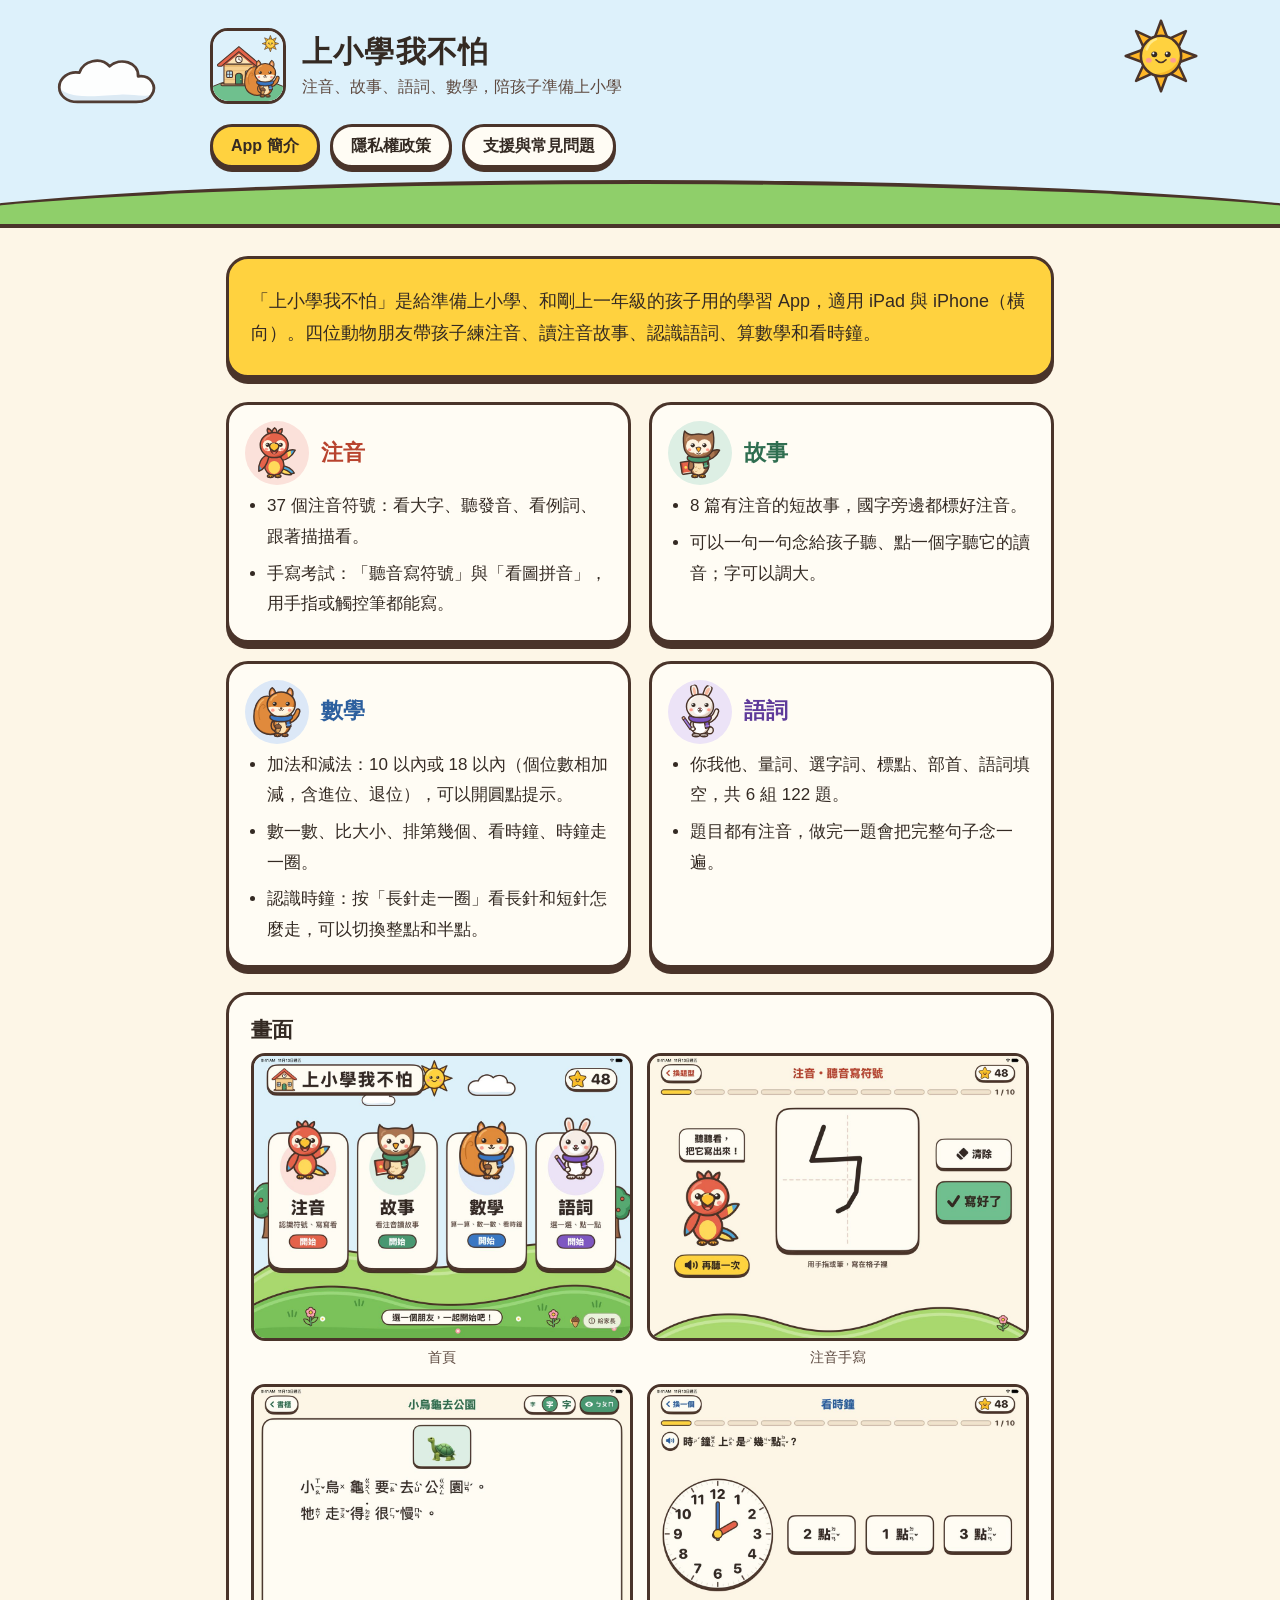
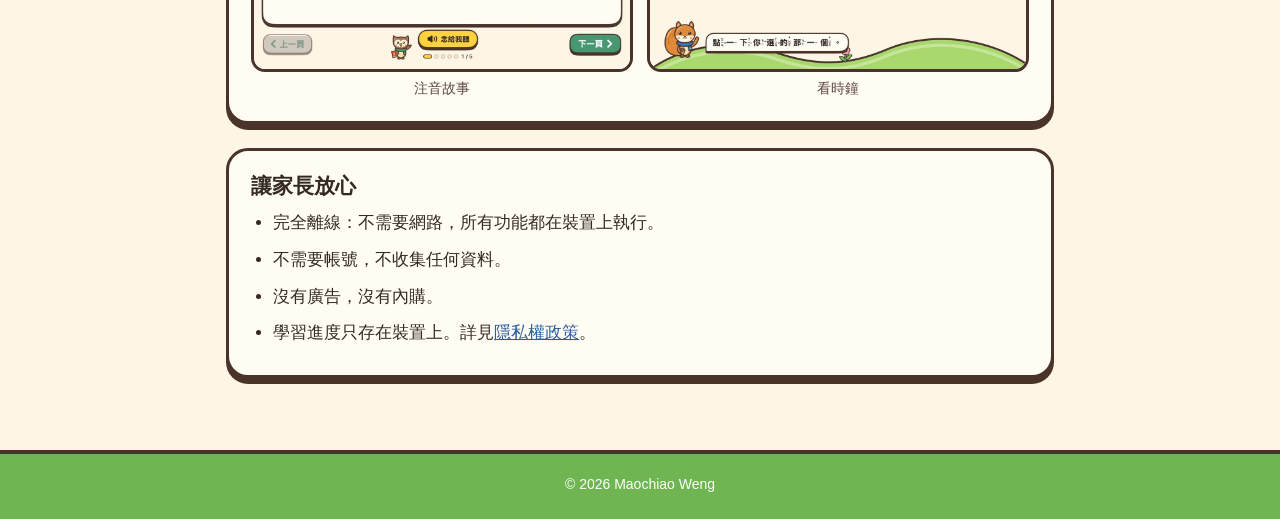
==== index.html @ 8bcc9efc "上小學我不怕：App 簡介、隱私權政策、支援頁 內容來自 App repo 的 site/ 資料夾。  Co-Authored-By: Claude Fable 5.2 <noreply@anthro" ====
<!doctype html>
<html lang="zh-Hant">
<head>
<meta charset="utf-8">
<meta name="viewport" content="width=device-width, initial-scale=1">
<title>上小學我不怕</title>
<meta name="description" content="給準備上小學與一年級孩子的學習 App：注音、注音故事、語詞、數學。完全離線、不收集任何資料、沒有廣告與內購。">
<link rel="icon" href="img/app-icon.svg" type="image/svg+xml">
<link rel="stylesheet" href="style.css">
</head>
<body>
<header class="hero">
  <img class="cloud" src="img/cloud.svg" alt="">
  <img class="sun" src="img/sun-smile.svg" alt="">
  <div class="hero-inner">
    <div class="brand">
      <img src="img/app-icon.svg" alt="上小學我不怕的 App 圖示">
      <div>
        <h1>上小學我不怕</h1>
        <p>注音、故事、語詞、數學，陪孩子準備上小學</p>
      </div>
    </div>
    <nav class="pages" aria-label="頁面">
      <a href="index.html" aria-current="page">App 簡介</a>
      <a href="privacy.html">隱私權政策</a>
      <a href="support.html">支援與常見問題</a>
    </nav>
  </div>
</header>

<main>
  <section class="summary">
    <p>「上小學我不怕」是給準備上小學、和剛上一年級的孩子用的學習 App，適用 iPad 與 iPhone（橫向）。四位動物朋友帶孩子練注音、讀注音故事、認識語詞、算數學和看時鐘。</p>
  </section>

  <div class="modules">
    <section class="module zhuyin">
      <div class="head"><img src="img/parrot-wave.svg" alt=""><h2>注音</h2></div>
      <ul>
        <li>37 個注音符號：看大字、聽發音、看例詞、跟著描描看。</li>
        <li>手寫考試：「聽音寫符號」與「看圖拼音」，用手指或觸控筆都能寫。</li>
      </ul>
    </section>
    <section class="module story">
      <div class="head"><img src="img/owl-wave.svg" alt=""><h2>故事</h2></div>
      <ul>
        <li>8 篇有注音的短故事，國字旁邊都標好注音。</li>
        <li>可以一句一句念給孩子聽、點一個字聽它的讀音；字可以調大。</li>
      </ul>
    </section>
    <section class="module math">
      <div class="head"><img src="img/squirrel-wave.svg" alt=""><h2>數學</h2></div>
      <ul>
        <li>加法和減法：10 以內或 18 以內（個位數相加減，含進位、退位），可以開圓點提示。</li>
        <li>數一數、比大小、排第幾個、看時鐘、時鐘走一圈。</li>
        <li>認識時鐘：按「長針走一圈」看長針和短針怎麼走，可以切換整點和半點。</li>
      </ul>
    </section>
    <section class="module language">
      <div class="head"><img src="img/rabbit-wave.svg" alt=""><h2>語詞</h2></div>
      <ul>
        <li>你我他、量詞、選字詞、標點、部首、語詞填空，共 6 組 122 題。</li>
        <li>題目都有注音，做完一題會把完整句子念一遍。</li>
      </ul>
    </section>
  </div>

  <section>
    <h2>畫面</h2>
    <div class="shots">
      <figure><img src="img/screen-home.jpg" alt="首頁：注音、故事、數學、語詞四張卡片" width="1200" height="900" loading="lazy"><figcaption>首頁</figcaption></figure>
      <figure><img src="img/screen-zhuyin.jpg" alt="注音聽音寫符號：在手寫格寫出ㄅ" width="1200" height="900" loading="lazy"><figcaption>注音手寫</figcaption></figure>
      <figure><img src="img/screen-story.jpg" alt="故事閱讀頁：國字旁有注音" width="1200" height="900" loading="lazy"><figcaption>注音故事</figcaption></figure>
      <figure><img src="img/screen-clock.jpg" alt="看時鐘：時鐘上是幾點" width="1200" height="900" loading="lazy"><figcaption>看時鐘</figcaption></figure>
    </div>
  </section>

  <section>
    <h2>讓家長放心</h2>
    <ul>
      <li>完全離線：不需要網路，所有功能都在裝置上執行。</li>
      <li>不需要帳號，不收集任何資料。</li>
      <li>沒有廣告，沒有內購。</li>
      <li>學習進度只存在裝置上。詳見<a href="privacy.html">隱私權政策</a>。</li>
    </ul>
  </section>
</main>

<footer>© 2026 Maochiao Weng</footer>
</body>
</html>
---- style.css ----
/* 上小學我不怕：簡介、隱私權政策、支援頁共用樣式。
   配色沿用 App 的卡通風（App/Shared/Theme.swift）：天空藍底、暖白紙卡、深咖啡粗外框與實色陰影。
   只用系統字型，不引用任何外部字型、腳本或追蹤碼。 */
:root {
  --sky: #ddf1fb;
  --paper: #fdf6e7;
  --card: #fffcf4;
  --ink: #342a23;
  --ink-soft: #5e4a40;
  --outline: #4a342a;
  --zhuyin: #e5634a;
  --zhuyin-light: #fbe1da;
  --story: #489871;
  --story-light: #ddefe4;
  --math: #3b78c4;
  --math-light: #dce8f7;
  --language: #7e57c2;
  --language-light: #ece3f7;
  --sunny: #ffd23f;
  --grass: #8fcf6a;
  --grass-deep: #6fb551;
}
* { box-sizing: border-box; }
html { background: var(--paper); }
body {
  margin: 0;
  background: var(--paper);
  color: var(--ink);
  font-family: -apple-system, BlinkMacSystemFont, "PingFang TC", "Noto Sans TC", "Microsoft JhengHei", sans-serif;
  font-size: 17px;
  line-height: 1.8;
  -webkit-text-size-adjust: 100%;
}
img { max-width: 100%; height: auto; }

/* 頁首：天空＋山丘 */
.hero {
  position: relative;
  overflow: hidden;
  background: var(--sky);
  border-bottom: 4px solid var(--outline);
  padding: 28px 16px 56px;
}
.hero::after {
  content: "";
  position: absolute; left: -10%; right: -10%; bottom: -60px; height: 100px;
  background: var(--grass);
  border-top: 4px solid var(--outline);
  border-radius: 50% 50% 0 0;
}
.hero .sun { position: absolute; top: 14px; right: 6%; width: 84px; }
.hero .cloud { position: absolute; top: 48px; left: 4%; width: 110px; opacity: .95; }
.hero-inner { position: relative; z-index: 1; max-width: 860px; margin: 0 auto; }
.brand { display: flex; align-items: center; gap: 16px; }
.brand img { width: 76px; height: 76px; border-radius: 18px; border: 3px solid var(--outline); flex: none; background: #fff; }
.brand h1 { margin: 0; font-size: 30px; line-height: 1.25; font-weight: 900; letter-spacing: .04em; }
.brand p { margin: 4px 0 0; color: var(--ink-soft); font-size: 16px; line-height: 1.5; }

/* 導覽：貼紙膠囊 */
nav.pages { display: flex; flex-wrap: wrap; gap: 10px; margin-top: 20px; }
nav.pages a {
  display: inline-block;
  padding: 6px 18px;
  border-radius: 999px;
  background: var(--card);
  color: var(--ink);
  border: 3px solid var(--outline);
  box-shadow: 0 4px 0 var(--outline);
  text-decoration: none;
  font-weight: 700;
  font-size: 16px;
  line-height: 1.6;
}
nav.pages a[aria-current="page"] { background: var(--sunny); }
nav.pages a:active { transform: translateY(3px); box-shadow: 0 1px 0 var(--outline); }

main { max-width: 860px; margin: 0 auto; padding: 28px 16px 48px; }

/* 貼紙卡片 */
section {
  background: var(--card);
  border: 3px solid var(--outline);
  border-radius: 22px;
  box-shadow: 0 6px 0 var(--outline);
  padding: 20px 22px;
  margin: 0 0 24px;
}
h2 { margin: 0 0 8px; font-size: 21px; line-height: 1.4; font-weight: 800; }
h3 { margin: 18px 0 4px; font-size: 17px; line-height: 1.5; font-weight: 800; }
p, li { margin: 6px 0; }
ul { padding-left: 1.3em; margin: 6px 0; }
a { color: #2c5f9e; }
.summary { background: var(--sunny); font-size: 18px; }
.muted { color: var(--ink-soft); font-size: 15px; }
code, .addr { font-family: ui-monospace, SFMono-Regular, Menlo, monospace; font-size: .95em; word-break: break-all; }

/* 四個單元卡 */
.modules { display: grid; grid-template-columns: repeat(2, minmax(0, 1fr)); gap: 18px; margin: 0 0 24px; }
.module { margin: 0; padding: 16px 16px 14px; text-align: left; }
.module .head { display: flex; align-items: center; gap: 12px; margin-bottom: 4px; }
.module .head img { width: 64px; height: 64px; flex: none; border-radius: 50%; padding: 4px; }
.module h2 { margin: 0; font-size: 22px; }
.module.zhuyin .head img { background: var(--zhuyin-light); }
.module.story .head img { background: var(--story-light); }
.module.math .head img { background: var(--math-light); }
.module.language .head img { background: var(--language-light); }
.module.zhuyin h2 { color: #b8432e; }
.module.story h2 { color: #2f6e50; }
.module.math h2 { color: #2c5f9e; }
.module.language h2 { color: #5e3a9a; }

/* 截圖 */
.shots { display: grid; grid-template-columns: repeat(2, minmax(0, 1fr)); gap: 14px; }
.shots figure { margin: 0; }
.shots img { display: block; width: 100%; border: 3px solid var(--outline); border-radius: 14px; background: #fff; }
.shots figcaption { font-size: 14px; color: var(--ink-soft); text-align: center; margin-top: 4px; }

/* 常見問題 */
.faq h3:first-of-type { margin-top: 6px; }

footer {
  background: var(--grass-deep);
  border-top: 4px solid var(--outline);
  color: #fff;
  text-align: center;
  font-size: 14px;
  padding: 18px 16px 22px;
}
footer a { color: #fff; }

@media (max-width: 600px) {
  body { font-size: 16px; }
  .hero { padding: 20px 16px 48px; }
  .hero .sun, .hero .cloud { display: none; }   /* 窄螢幕不放，避免壓到標題 */
  .brand img { width: 60px; height: 60px; border-radius: 14px; }
  .brand h1 { font-size: 24px; }
  .brand p { font-size: 14px; }
  section { padding: 16px 16px; border-radius: 18px; }
  .modules, .shots { grid-template-columns: minmax(0, 1fr); }
}
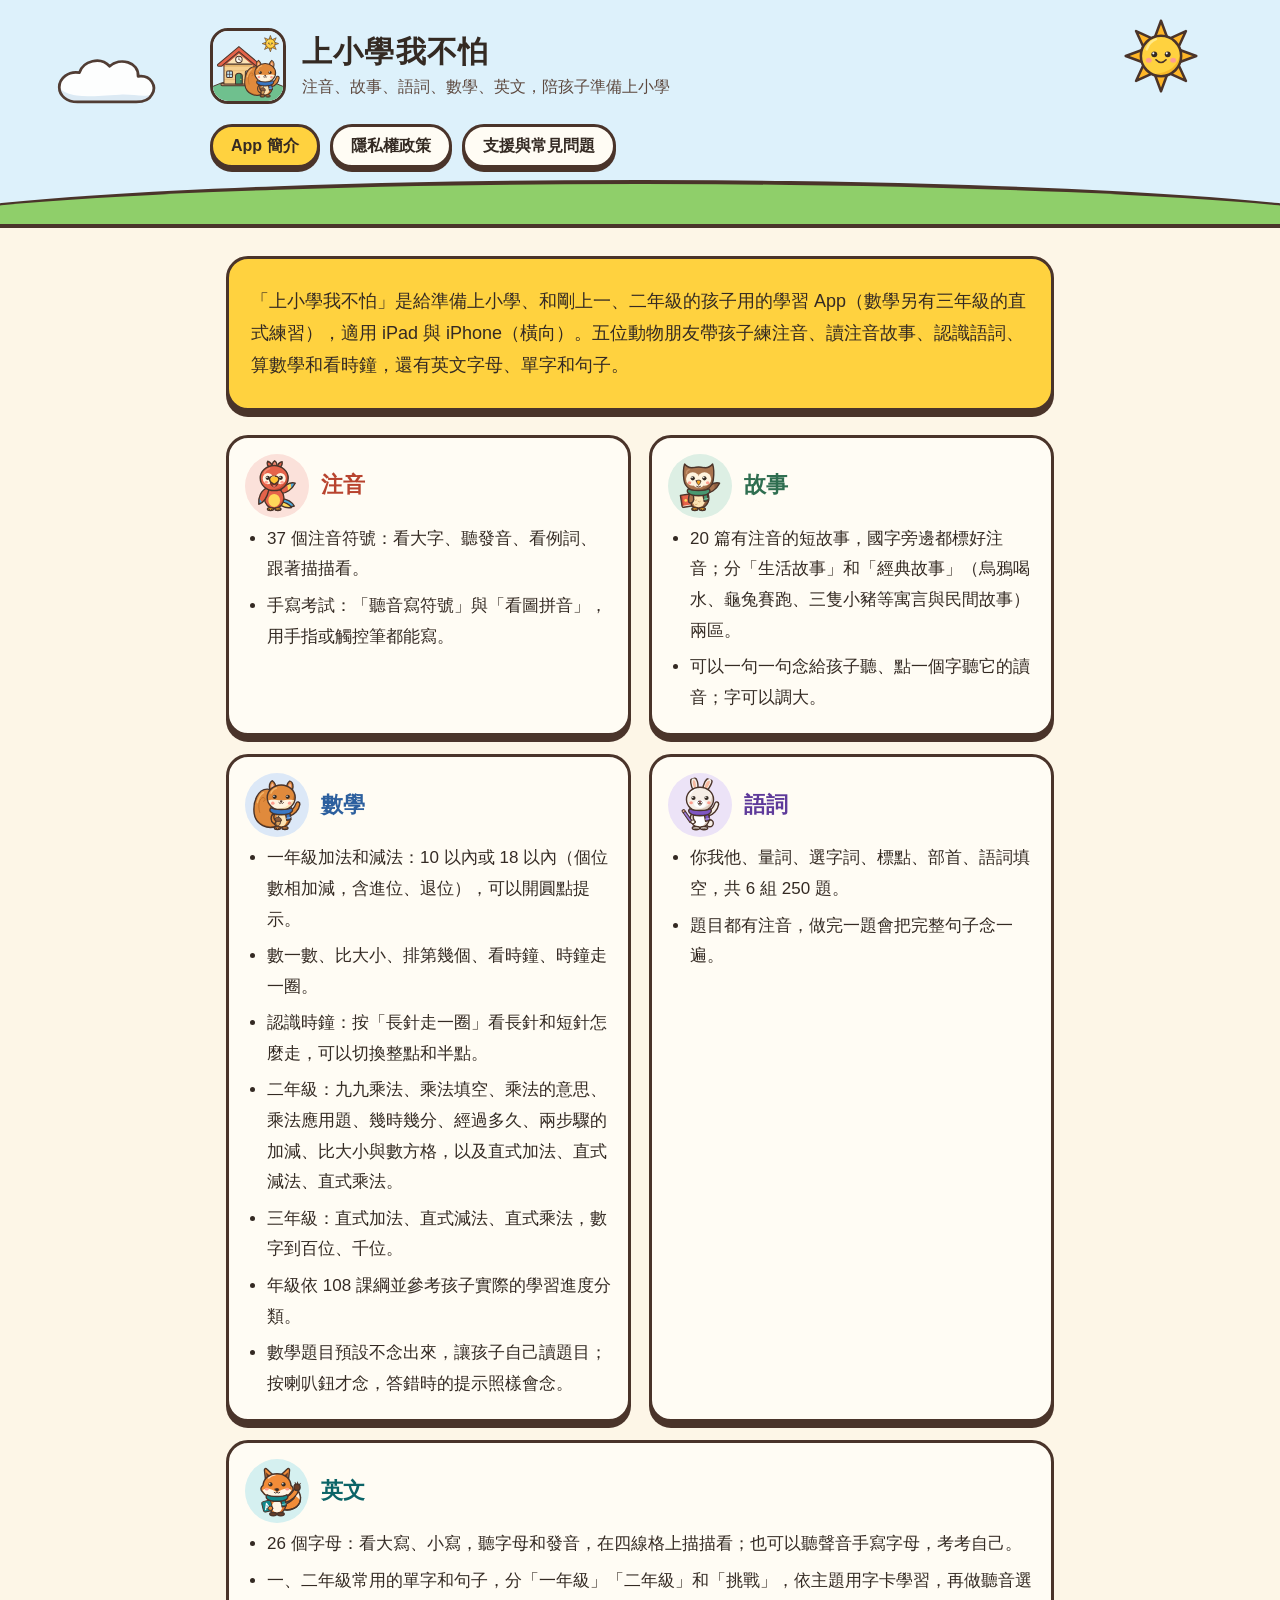
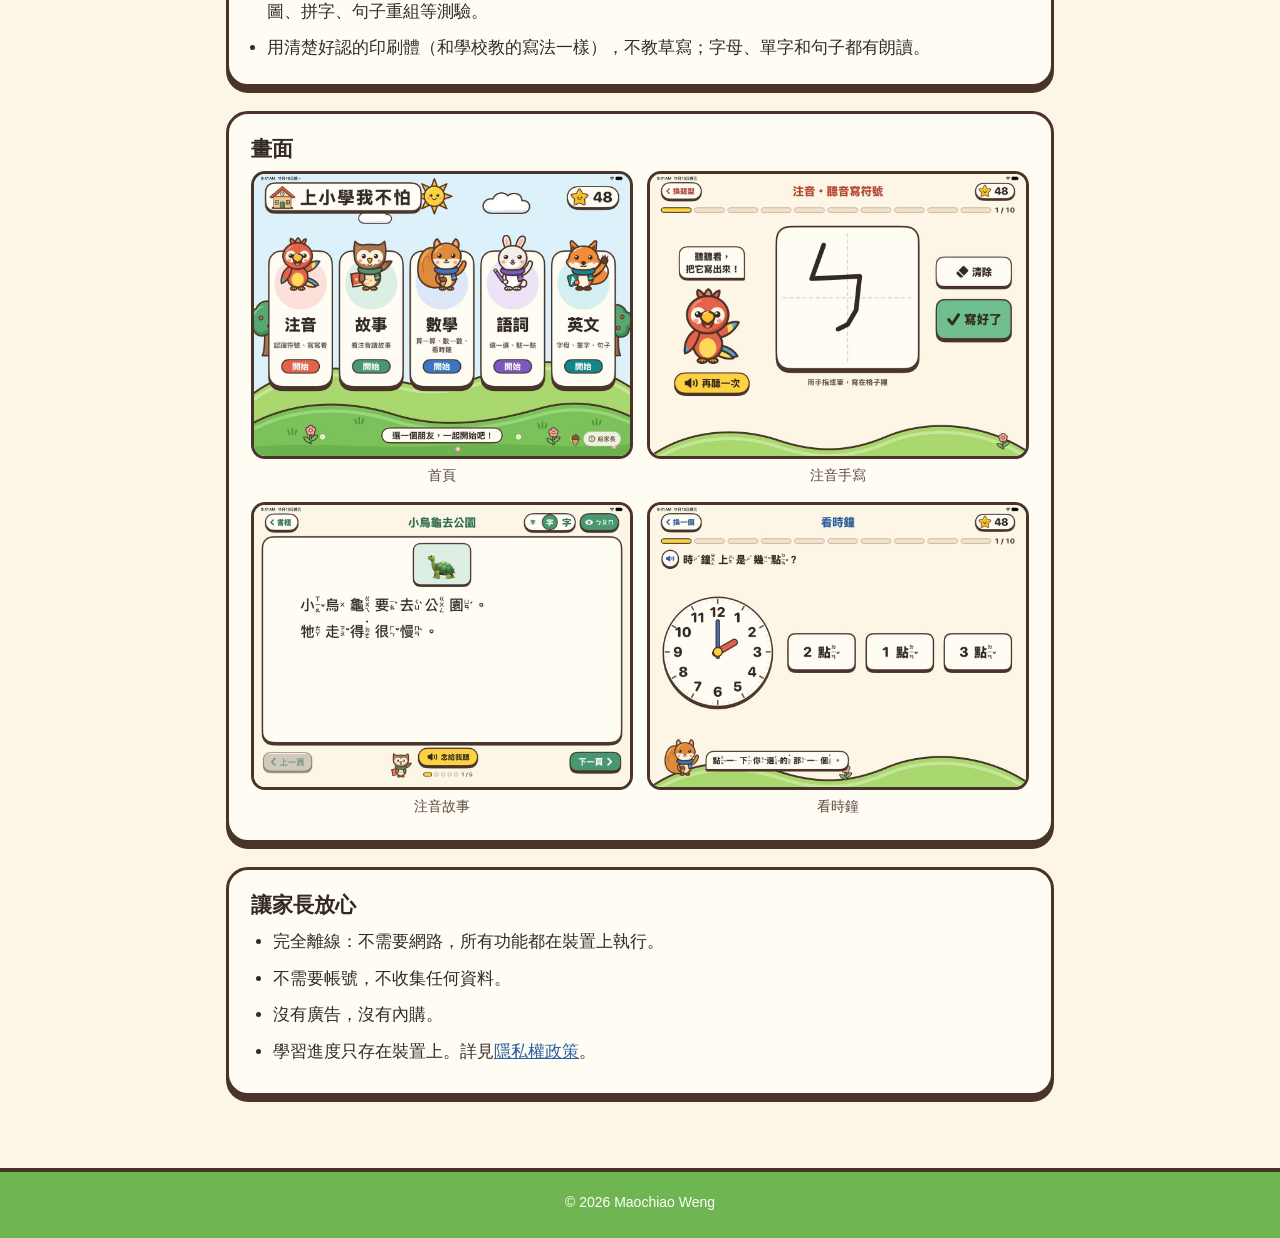
==== commit 64306c6b: "上小學我不怕：更新成 1.1.0 的內容（五個單元） - App 簡介：加入英文單元、數學三個年級的直式、20 篇故事、語詞 250 題 - 隱私權政策：補英文單元與字型聲明 - 支援頁：常見問題對應" ====
--- a/index.html
+++ b/index.html
@@ -4,7 +4,7 @@
 <meta charset="utf-8">
 <meta name="viewport" content="width=device-width, initial-scale=1">
 <title>上小學我不怕</title>
-<meta name="description" content="給準備上小學與一年級孩子的學習 App：注音、注音故事、語詞、數學。完全離線、不收集任何資料、沒有廣告與內購。">
+<meta name="description" content="給準備上小學與一、二年級孩子的學習 App（數學另有三年級直式）：注音、注音故事、語詞、數學、英文。完全離線、不收集任何資料、沒有廣告與內購。">
 <link rel="icon" href="img/app-icon.svg" type="image/svg+xml">
 <link rel="stylesheet" href="style.css">
 </head>
@@ -17,7 +17,7 @@
       <img src="img/app-icon.svg" alt="上小學我不怕的 App 圖示">
       <div>
         <h1>上小學我不怕</h1>
-        <p>注音、故事、語詞、數學，陪孩子準備上小學</p>
+        <p>注音、故事、語詞、數學、英文，陪孩子準備上小學</p>
       </div>
     </div>
     <nav class="pages" aria-label="頁面">
@@ -30,7 +30,7 @@
 
 <main>
   <section class="summary">
-    <p>「上小學我不怕」是給準備上小學、和剛上一年級的孩子用的學習 App，適用 iPad 與 iPhone（橫向）。四位動物朋友帶孩子練注音、讀注音故事、認識語詞、算數學和看時鐘。</p>
+    <p>「上小學我不怕」是給準備上小學、和剛上一、二年級的孩子用的學習 App（數學另有三年級的直式練習），適用 iPad 與 iPhone（橫向）。五位動物朋友帶孩子練注音、讀注音故事、認識語詞、算數學和看時鐘，還有英文字母、單字和句子。</p>
   </section>
 
   <div class="modules">
@@ -44,23 +44,35 @@
     <section class="module story">
       <div class="head"><img src="img/owl-wave.svg" alt=""><h2>故事</h2></div>
       <ul>
-        <li>8 篇有注音的短故事，國字旁邊都標好注音。</li>
+        <li>20 篇有注音的短故事，國字旁邊都標好注音；分「生活故事」和「經典故事」（烏鴉喝水、龜兔賽跑、三隻小豬等寓言與民間故事）兩區。</li>
         <li>可以一句一句念給孩子聽、點一個字聽它的讀音；字可以調大。</li>
       </ul>
     </section>
     <section class="module math">
       <div class="head"><img src="img/squirrel-wave.svg" alt=""><h2>數學</h2></div>
       <ul>
-        <li>加法和減法：10 以內或 18 以內（個位數相加減，含進位、退位），可以開圓點提示。</li>
+        <li>一年級加法和減法：10 以內或 18 以內（個位數相加減，含進位、退位），可以開圓點提示。</li>
         <li>數一數、比大小、排第幾個、看時鐘、時鐘走一圈。</li>
         <li>認識時鐘：按「長針走一圈」看長針和短針怎麼走，可以切換整點和半點。</li>
+        <li>二年級：九九乘法、乘法填空、乘法的意思、乘法應用題、幾時幾分、經過多久、兩步驟的加減、比大小與數方格，以及直式加法、直式減法、直式乘法。</li>
+        <li>三年級：直式加法、直式減法、直式乘法，數字到百位、千位。</li>
+        <li>年級依 108 課綱並參考孩子實際的學習進度分類。</li>
+        <li>數學題目預設不念出來，讓孩子自己讀題目；按喇叭鈕才念，答錯時的提示照樣會念。</li>
       </ul>
     </section>
     <section class="module language">
       <div class="head"><img src="img/rabbit-wave.svg" alt=""><h2>語詞</h2></div>
       <ul>
-        <li>你我他、量詞、選字詞、標點、部首、語詞填空，共 6 組 122 題。</li>
+        <li>你我他、量詞、選字詞、標點、部首、語詞填空，共 6 組 250 題。</li>
         <li>題目都有注音，做完一題會把完整句子念一遍。</li>
+      </ul>
+    </section>
+    <section class="module english">
+      <div class="head"><img src="img/fox-wave.svg" alt=""><h2>英文</h2></div>
+      <ul>
+        <li>26 個字母：看大寫、小寫，聽字母和發音，在四線格上描描看；也可以聽聲音手寫字母，考考自己。</li>
+        <li>一、二年級常用的單字和句子，分「一年級」「二年級」和「挑戰」，依主題用字卡學習，再做聽音選圖、拼字、句子重組等測驗。</li>
+        <li>用清楚好認的印刷體（和學校教的寫法一樣），不教草寫；字母、單字和句子都有朗讀。</li>
       </ul>
     </section>
   </div>
--- a/style.css
+++ b/style.css
@@ -16,6 +16,8 @@
   --math-light: #dce8f7;
   --language: #7e57c2;
   --language-light: #ece3f7;
+  --english: #12898c;
+  --english-light: #d5f0f0;
   --sunny: #ffd23f;
   --grass: #8fcf6a;
   --grass-deep: #6fb551;
@@ -94,7 +96,7 @@
 .muted { color: var(--ink-soft); font-size: 15px; }
 code, .addr { font-family: ui-monospace, SFMono-Regular, Menlo, monospace; font-size: .95em; word-break: break-all; }
 
-/* 四個單元卡 */
+/* 五個單元卡（第五張英文橫跨兩欄） */
 .modules { display: grid; grid-template-columns: repeat(2, minmax(0, 1fr)); gap: 18px; margin: 0 0 24px; }
 .module { margin: 0; padding: 16px 16px 14px; text-align: left; }
 .module .head { display: flex; align-items: center; gap: 12px; margin-bottom: 4px; }
@@ -104,10 +106,13 @@
 .module.story .head img { background: var(--story-light); }
 .module.math .head img { background: var(--math-light); }
 .module.language .head img { background: var(--language-light); }
+.module.english .head img { background: var(--english-light); }
+.module.english { grid-column: 1 / -1; }
 .module.zhuyin h2 { color: #b8432e; }
 .module.story h2 { color: #2f6e50; }
 .module.math h2 { color: #2c5f9e; }
 .module.language h2 { color: #5e3a9a; }
+.module.english h2 { color: #0b6467; }
 
 /* 截圖 */
 .shots { display: grid; grid-template-columns: repeat(2, minmax(0, 1fr)); gap: 14px; }
